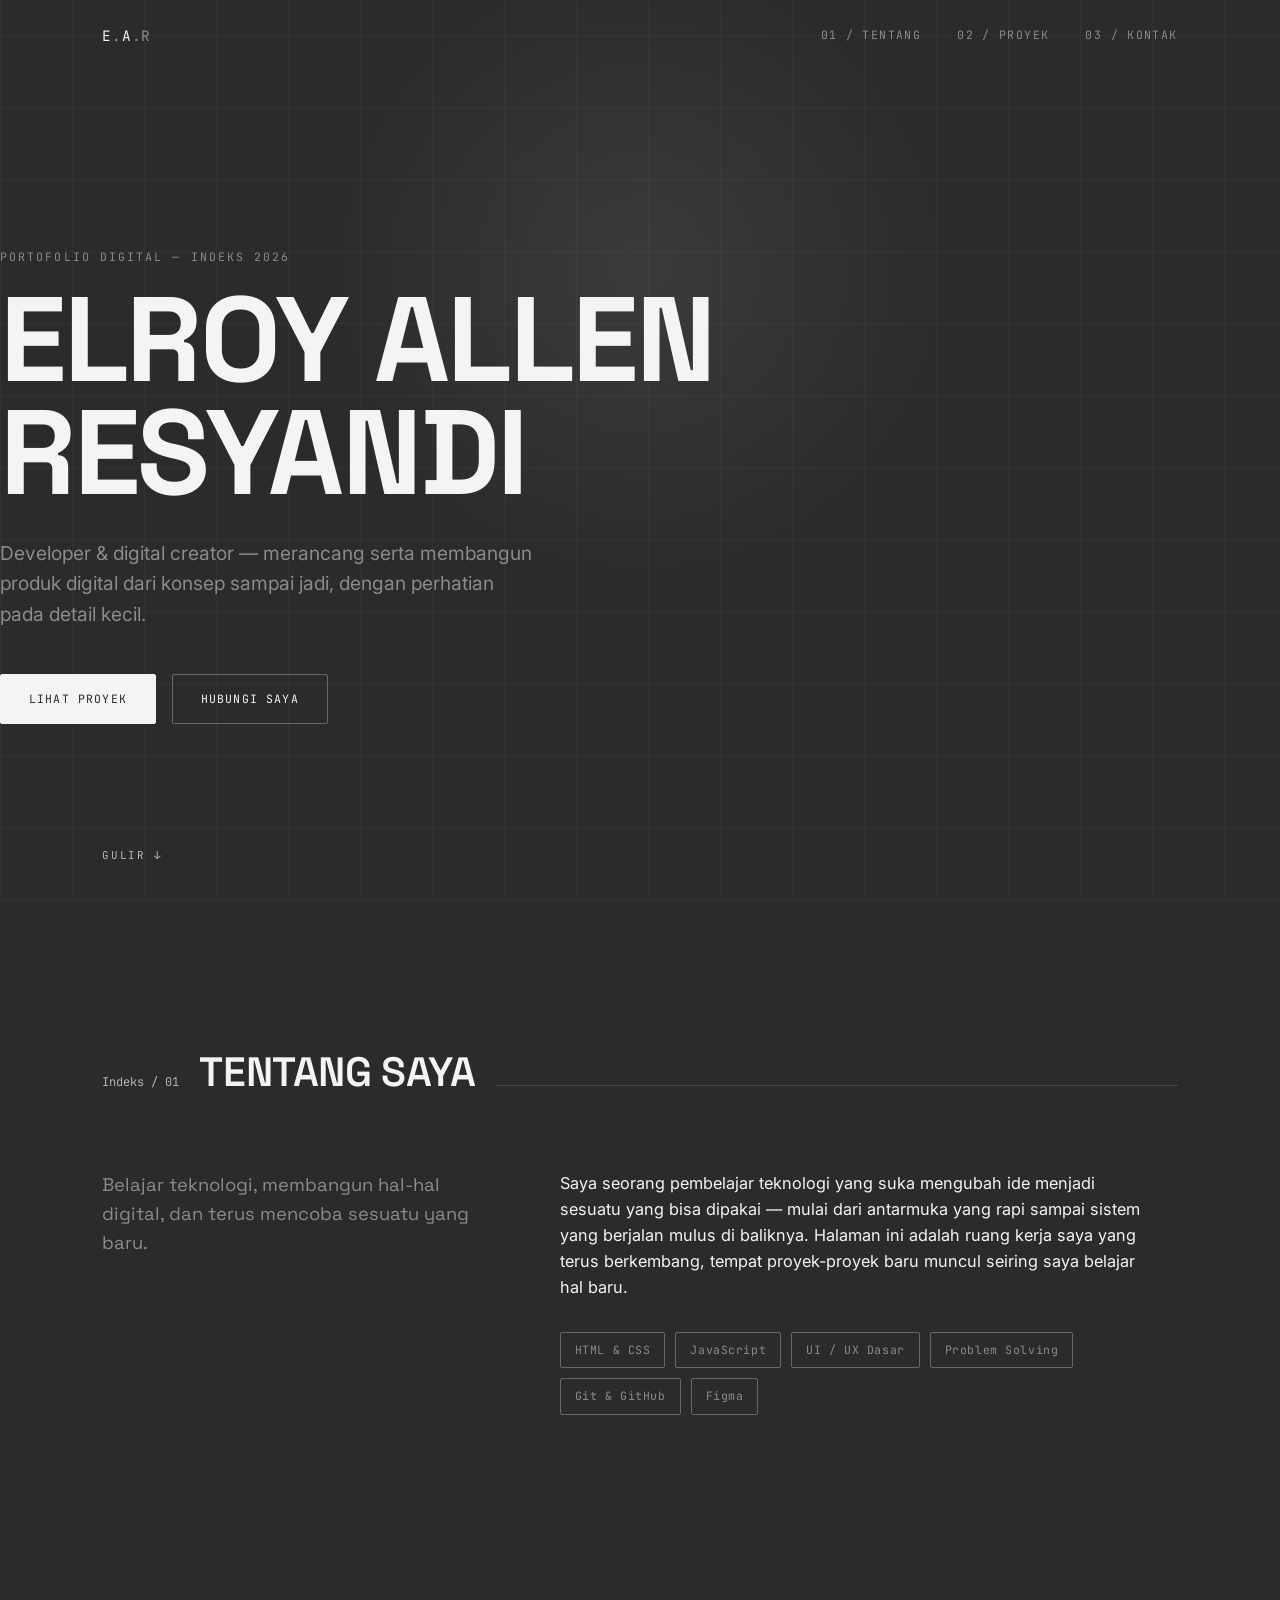
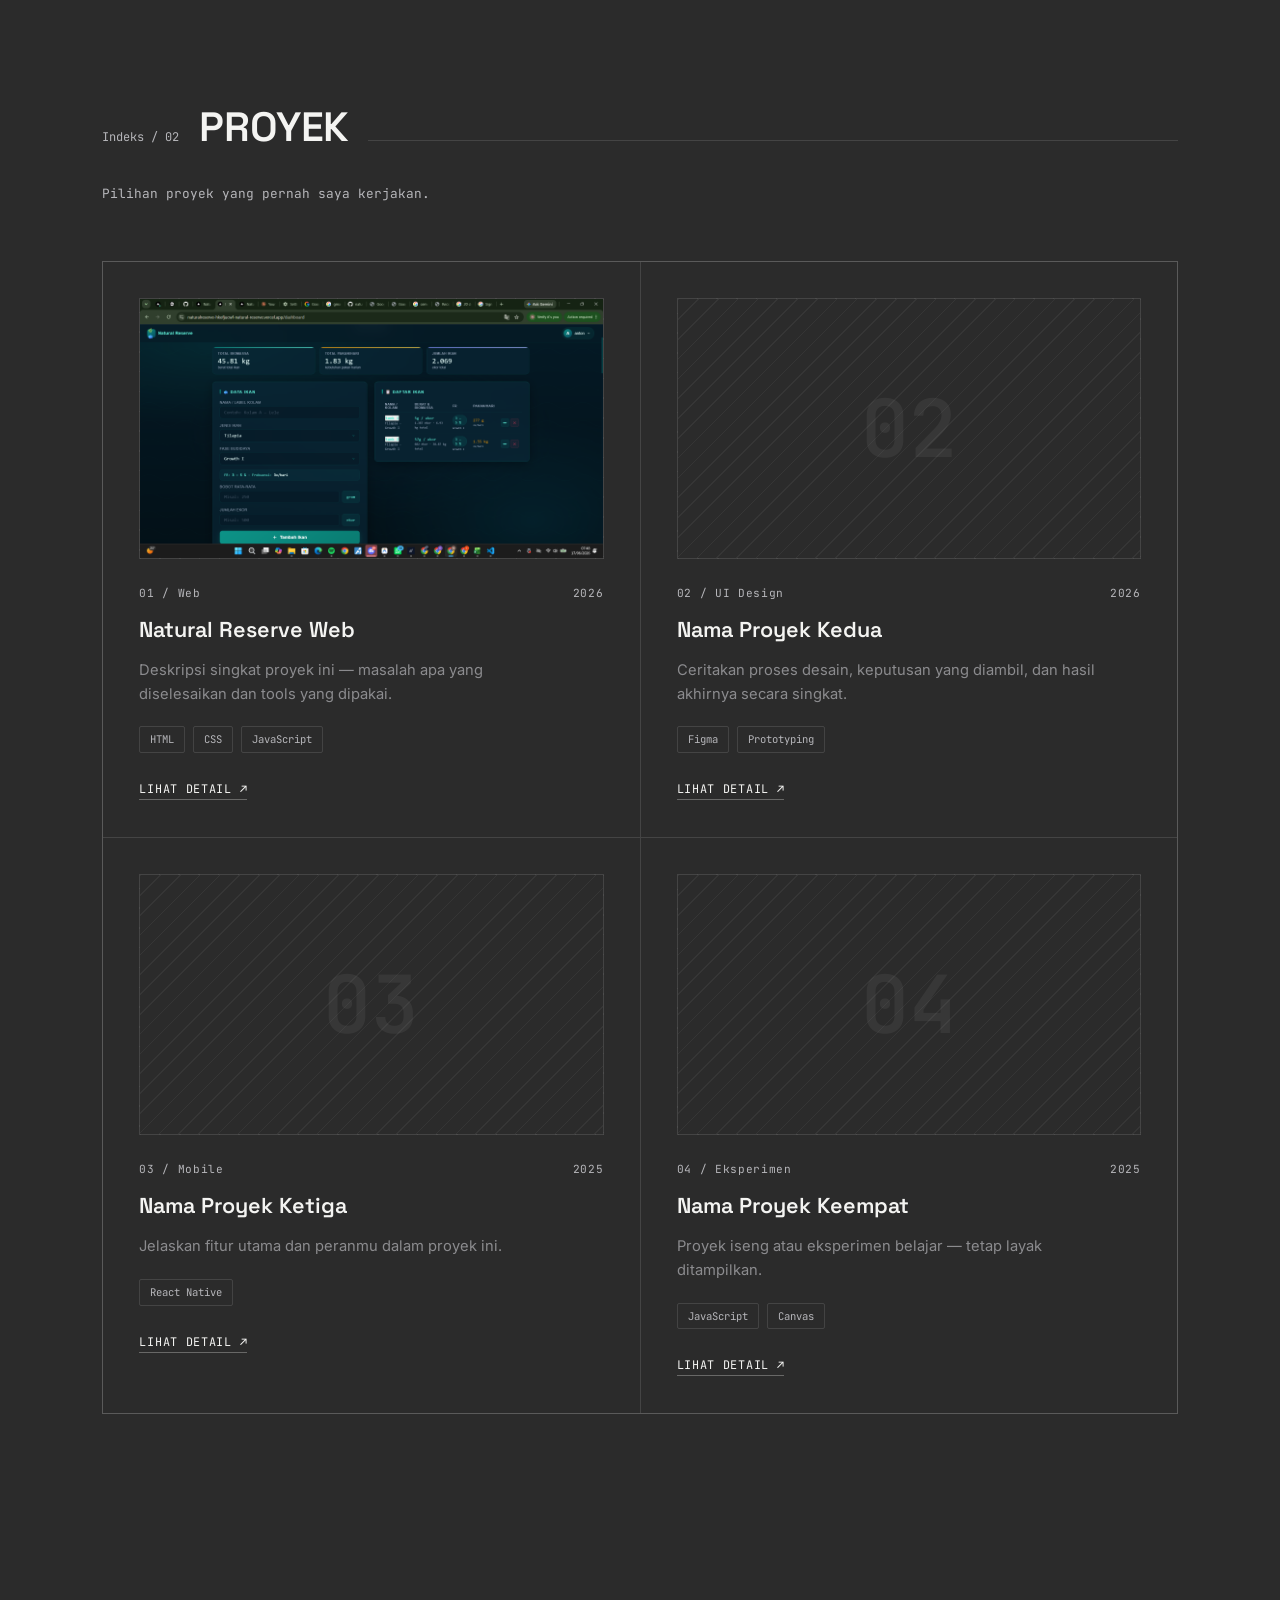
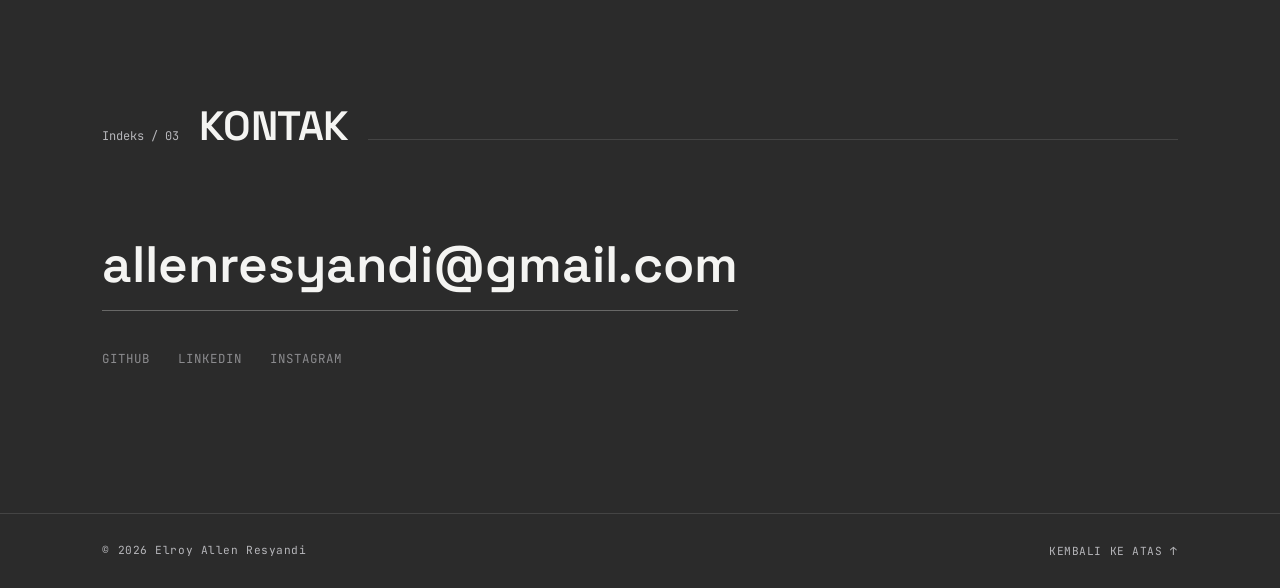
==== index.html @ 40213fe4 "Add files via upload" ====
<!DOCTYPE html>
<html lang="id">
<head>
<meta charset="UTF-8">
<meta name="viewport" content="width=device-width, initial-scale=1.0">
<title>Elroy Allen Resyandi — Portofolio</title>
<link rel="preconnect" href="https://fonts.googleapis.com">
<link rel="preconnect" href="https://fonts.gstatic.com" crossorigin>
<link href="https://fonts.googleapis.com/css2?family=Space+Grotesk:wght@400;500;600;700&family=Inter:wght@400;500;600&family=JetBrains+Mono:wght@400;500&display=swap" rel="stylesheet">
<link rel="stylesheet" href="style.css">
</head>
<body>

  <!-- NAV -->
  <nav id="mainnav">
    <div class="logo">E<span>.</span>A<span>.R</span></div>
    <div class="nav-links">
      <a href="#tentang"><span>01 /</span> Tentang</a>
      <a href="#proyek"><span>02 /</span> Proyek</a>
      <a href="#kontak"><span>03 /</span> Kontak</a>
    </div>
  </nav>

  <!-- ============================================================
       HERO — EDIT: nama, peran, deskripsi singkat di sini
  ============================================================ -->
  <header class="hero" id="hero">
    <div class="hero-inner">
      <p class="eyebrow">Portofolio Digital — Indeks 2026</p>
      <h1 class="hero-name">
        <span><em>Elroy Allen</em></span>
        <span><em>Resyandi</em></span>
      </h1>
      <p class="hero-role">Developer &amp; digital creator — merancang serta membangun produk digital dari konsep sampai jadi, dengan perhatian pada detail kecil.</p>
      <div class="hero-cta">
        <a href="#proyek" class="btn-primary">Lihat Proyek</a>
        <a href="#kontak" class="btn-ghost">Hubungi Saya</a>
      </div>
    </div>
    <div class="scroll-cue">GULIR <span class="arrow">↓</span></div>
  </header>

  <!-- ============================================================
       TENTANG — EDIT: bio dan daftar skill di sini
  ============================================================ -->
  <section id="tentang">
    <div class="section-head reveal">
      <span class="section-num">Indeks / 01</span>
      <h2 class="section-title">Tentang Saya</h2>
      <div class="section-line"></div>
    </div>
    <div class="about-grid">
      <p class="about-lead reveal">Belajar teknologi, membangun hal-hal digital, dan terus mencoba sesuatu yang baru.</p>
      <div class="about-body reveal">
        <p>Saya seorang pembelajar teknologi yang suka mengubah ide menjadi sesuatu yang bisa dipakai — mulai dari antarmuka yang rapi sampai sistem yang berjalan mulus di baliknya. Halaman ini adalah ruang kerja saya yang terus berkembang, tempat proyek-proyek baru muncul seiring saya belajar hal baru.</p>
        <ul class="skills">
          <li>HTML &amp; CSS</li>
          <li>JavaScript</li>
          <li>UI / UX Dasar</li>
          <li>Problem Solving</li>
          <li>Git &amp; GitHub</li>
          <li>Figma</li>
        </ul>
      </div>
    </div>
  </section>

  <!-- ============================================================
       PROYEK — proyek dirender otomatis dari array `projects`
       di file script.js. Cukup edit array-nya di sana.
  ============================================================ -->
  <section id="proyek">
    <div class="section-head reveal">
      <span class="section-num">Indeks / 02</span>
      <h2 class="section-title">Proyek</h2>
      <div class="section-line"></div>
    </div>
    <p class="work-note reveal">Pilihan proyek yang pernah saya kerjakan.</p>
    <div class="project-grid" id="project-grid"></div>
  </section>

  <!-- ============================================================
       KONTAK — EDIT: email dan link sosial media di sini
  ============================================================ -->
  <section id="kontak">
    <div class="section-head reveal">
      <span class="section-num">Indeks / 03</span>
      <h2 class="section-title">Kontak</h2>
      <div class="section-line"></div>
    </div>
    <div class="contact-inner reveal">
      <a href="mailto:allenresyandi@gmail.com" class="contact-email">allenresyandi@gmail.com</a>
      <div class="social-row">
        <a href="https://github.com/elroyallenresyandi2" target="_blank" rel="noopener">GitHub</a>
        <a href="#" target="_blank" rel="noopener">LinkedIn</a>
        <a href="https://www.instagram.com/zeo_wht/" target="_blank" rel="noopener">Instagram</a>
      </div>
    </div>
  </section>

  <footer>
    <span>© 2026 Elroy Allen Resyandi</span>
    <button id="back-to-top">Kembali ke atas ↑</button>
  </footer>

  <script src="script.js"></script>
</body>
</html>
---- style.css ----
/* ============================================================
   TOKENS
============================================================ */
:root{
  --bg:#2b2b2b;
  --bg-panel:#0e0e12;
  --fg:#f4f4f2;
  --fg-dim:#8b8b8e;
  --fg-faint:#b6b6ba;
  --line:rgba(244,244,242,0.12);
  --line-strong:rgba(244,244,242,0.30);
  --glow:rgba(244,244,242,0.45);

  --font-display:'Space Grotesk', sans-serif;
  --font-body:'Inter', sans-serif;
  --font-mono:'JetBrains Mono', monospace;

  --nav-h:72px;
}

*{ box-sizing:border-box; margin:0; padding:0; }
html{ scroll-behavior:smooth; }

body{
  background:var(--bg);
  color:var(--fg);
  font-family:var(--font-body);
  line-height:1.6;
  -webkit-font-smoothing:antialiased;
  overflow-x:hidden;
  background-image:
    repeating-linear-gradient(0deg, rgba(244,244,242,0.035) 0px, rgba(244,244,242,0.035) 1px, transparent 1px, transparent 72px),
    repeating-linear-gradient(90deg, rgba(244,244,242,0.035) 0px, rgba(244,244,242,0.035) 1px, transparent 1px, transparent 72px);
  background-attachment:fixed;
}

section{ padding:140px 8vw; position:relative; scroll-margin-top:var(--nav-h); }
a{ color:inherit; text-decoration:none; }
ul{ list-style:none; }
img{ max-width:100%; display:block; }

a:focus-visible, button:focus-visible{
  outline:2px solid var(--fg);
  outline-offset:4px;
}

::selection{ background:var(--fg); color:var(--bg); }

.eyebrow{
  font-family:var(--font-mono);
  font-size:0.72rem;
  letter-spacing:0.18em;
  text-transform:uppercase;
  color:var(--fg-dim);
}

/* ============================================================
   NAV
============================================================ */
nav{
  position:fixed;
  top:0; left:0; right:0;
  height:var(--nav-h);
  display:flex;
  align-items:center;
  justify-content:space-between;
  padding:0 8vw;
  z-index:50;
  border-bottom:1px solid transparent;
  transition:border-color .4s ease, background-color .4s ease, backdrop-filter .4s ease;
}
nav.scrolled{
  background-color:rgba(7,7,10,0.72);
  backdrop-filter:blur(10px);
  border-bottom-color:var(--line);
}
.logo{
  font-family:var(--font-mono);
  font-size:0.9rem;
  letter-spacing:0.05em;
}
.logo span{ color:var(--fg-dim); }
.nav-links{
  display:flex;
  gap:36px;
  font-family:var(--font-mono);
  font-size:0.72rem;
  letter-spacing:0.12em;
  text-transform:uppercase;
}
.nav-links a{
  position:relative;
  color:var(--fg-dim);
  transition:color .25s ease;
}
.nav-links a::after{
  content:'';
  position:absolute;
  left:0; bottom:-6px;
  width:0%;
  height:1px;
  background:var(--fg);
  transition:width .3s ease;
}
.nav-links a:hover{ color:var(--fg); }
.nav-links a:hover::after{ width:100%; }

@media (max-width:640px){
  .nav-links{ gap:18px; }
  .nav-links span{ display:none; }
}

/* ============================================================
   HERO
============================================================ */
.hero{
  min-height:100vh;
  display:flex;
  flex-direction:column;
  justify-content:center;
  padding-top:var(--nav-h);
  position:relative;
}
.hero::before{
  content:'';
  position:absolute;
  inset:0;
  background:radial-gradient(480px circle at var(--mx,50%) var(--my,30%), rgba(244,244,242,0.08), transparent 65%);
  pointer-events:none;
  transition:background .1s ease-out;
}
.hero-inner{ position:relative; z-index:2; max-width:1200px; }

.hero-name{
  font-family:var(--font-display);
  font-weight:700;
  text-transform:uppercase;
  font-size:clamp(2.8rem, 9.5vw, 7.5rem);
  line-height:0.94;
  letter-spacing:-0.02em;
  margin:18px 0 28px;
}
.hero-name span{
  display:block;
  overflow:hidden;
}
.hero-name span em{
  display:block;
  font-style:normal;
  transform:translateY(110%);
  animation:reveal-up 0.9s cubic-bezier(.16,1,.3,1) forwards;
}
.hero-name span:nth-child(2) em{ animation-delay:0.12s; }

@keyframes reveal-up{
  to{ transform:translateY(0); }
}

.hero-role{
  font-size:clamp(1rem, 1.6vw, 1.2rem);
  color:var(--fg-dim);
  max-width:540px;
  margin-bottom:44px;
}

.hero-cta{ display:flex; gap:16px; flex-wrap:wrap; }

.btn-primary, .btn-ghost{
  font-family:var(--font-mono);
  font-size:0.72rem;
  letter-spacing:0.1em;
  text-transform:uppercase;
  padding:15px 28px;
  border-radius:2px;
  transition:all .25s ease;
  display:inline-block;
}
.btn-primary{
  background:var(--fg);
  color:var(--bg);
  border:1px solid var(--fg);
}
.btn-primary:hover{ background:transparent; color:var(--fg); }
.btn-ghost{
  border:1px solid var(--line-strong);
  color:var(--fg);
}
.btn-ghost:hover{ border-color:var(--fg); }

.scroll-cue{
  position:absolute;
  bottom:36px; left:8vw;
  font-family:var(--font-mono);
  font-size:0.68rem;
  letter-spacing:0.15em;
  color:var(--fg-faint);
  display:flex;
  align-items:center;
  gap:8px;
}
.scroll-cue .arrow{ animation:bob 1.8s ease-in-out infinite; }
@keyframes bob{
  0%,100%{ transform:translateY(0); }
  50%{ transform:translateY(6px); }
}

/* ============================================================
   SECTION HEAD (reused pattern)
============================================================ */
.section-head{
  display:flex;
  align-items:baseline;
  gap:20px;
  margin-bottom:64px;
  flex-wrap:wrap;
}
.section-num{
  font-family:var(--font-mono);
  font-size:0.75rem;
  color:var(--fg-faint);
}
.section-title{
  font-family:var(--font-display);
  font-weight:600;
  font-size:clamp(1.8rem, 3.2vw, 2.6rem);
  text-transform:uppercase;
  letter-spacing:-0.01em;
}
.section-line{
  flex:1;
  height:1px;
  background:var(--line);
  min-width:60px;
}

/* ============================================================
   ABOUT
============================================================ */
.about-grid{
  display:grid;
  grid-template-columns:0.9fr 1.4fr;
  gap:60px;
}
.about-lead{
  font-family:var(--font-display);
  font-size:1.15rem;
  color:var(--fg-dim);
}
.about-body p{
  font-size:1.02rem;
  color:var(--fg);
  max-width:60ch;
  margin-bottom:32px;
}
.skills{
  display:flex;
  flex-wrap:wrap;
  gap:10px;
}
.skills li{
  font-family:var(--font-mono);
  font-size:0.72rem;
  letter-spacing:0.05em;
  border:1px solid var(--line-strong);
  padding:8px 14px;
  border-radius:2px;
  color:var(--fg-dim);
  transition:color .2s ease, border-color .2s ease;
}
.skills li:hover{ color:var(--fg); border-color:var(--fg); }

@media (max-width:820px){
  .about-grid{ grid-template-columns:1fr; gap:28px; }
}

/* ============================================================
   PROJECTS
============================================================ */
.work-note{
  font-family:var(--font-mono);
  font-size:0.8rem;
  color:var(--fg-faint);
  max-width:60ch;
  margin:-40px 0 56px;
}
.project-grid{
  display:grid;
  grid-template-columns:repeat(2, 1fr);
  gap:1px;
  background:var(--line);
  border:1px solid var(--line);
}
.project-card{
  position:relative;
  background:var(--bg);
  padding:36px;
  transition:background-color .3s ease;
}
.project-card:hover{ background-color:var(--bg-panel); }

.project-visual{
  position:relative;
  aspect-ratio:16/9;
  border:1px solid var(--line);
  margin-bottom:26px;
  overflow:hidden;
  background:
    repeating-linear-gradient(135deg, rgba(244,244,242,0.05) 0px, rgba(244,244,242,0.05) 1px, transparent 1px, transparent 14px);
  display:flex;
  align-items:center;
  justify-content:center;
}
.project-visual img{
  width:100%; height:100%; object-fit:cover;
}
.project-visual .ghost-num{
  font-family:var(--font-mono);
  font-size:5rem;
  color:var(--fg);
  opacity:0.06;
  font-weight:600;
}

.project-meta{
  display:flex;
  justify-content:space-between;
  font-family:var(--font-mono);
  font-size:0.7rem;
  color:var(--fg-faint);
  margin-bottom:10px;
  letter-spacing:0.06em;
}
.project-title{
  font-family:var(--font-display);
  font-size:1.35rem;
  font-weight:600;
  margin-bottom:12px;
}
.project-desc{
  color:var(--fg-dim);
  font-size:0.92rem;
  margin-bottom:20px;
  max-width:48ch;
}
.project-tags{
  display:flex;
  flex-wrap:wrap;
  gap:8px;
  margin-bottom:22px;
}
.project-tags span{
  font-family:var(--font-mono);
  font-size:0.66rem;
  color:var(--fg-faint);
  border:1px solid var(--line);
  padding:4px 10px;
  border-radius:2px;
}
.project-link{
  font-family:var(--font-mono);
  font-size:0.74rem;
  letter-spacing:0.06em;
  text-transform:uppercase;
  border-bottom:1px solid var(--line-strong);
  padding-bottom:2px;
  transition:border-color .2s ease, opacity .2s ease;
}
.project-link:hover{ border-color:var(--fg); }

.corner{
  position:absolute;
  width:16px; height:16px;
  opacity:0;
  transition:opacity .25s ease;
}
.corner-tl{ top:10px; left:10px; border-top:1px solid var(--fg); border-left:1px solid var(--fg); }
.corner-tr{ top:10px; right:10px; border-top:1px solid var(--fg); border-right:1px solid var(--fg); }
.corner-bl{ bottom:10px; left:10px; border-bottom:1px solid var(--fg); border-left:1px solid var(--fg); }
.corner-br{ bottom:10px; right:10px; border-bottom:1px solid var(--fg); border-right:1px solid var(--fg); }
.project-card:hover .corner{ opacity:1; }

@media (max-width:820px){
  .project-grid{ grid-template-columns:1fr; }
}

/* ============================================================
   CONTACT
============================================================ */
.contact-inner{ max-width:900px; }
.contact-email{
  display:inline-block;
  font-family:var(--font-display);
  font-weight:600;
  font-size:clamp(1.6rem, 5vw, 3.2rem);
  text-transform:lowercase;
  position:relative;
  margin-bottom:44px;
  word-break:break-word;
}
.contact-email::after{
  content:'';
  position:absolute;
  left:0; bottom:-6px;
  width:100%; height:1px;
  background:var(--line-strong);
}
.contact-email::before{
  content:'';
  position:absolute;
  left:0; bottom:-6px;
  width:0%; height:1px;
  background:var(--fg);
  transition:width .35s ease;
}
.contact-email:hover::before{ width:100%; }

.social-row{
  display:flex;
  gap:28px;
  flex-wrap:wrap;
  font-family:var(--font-mono);
  font-size:0.78rem;
  letter-spacing:0.08em;
  text-transform:uppercase;
}
.social-row a{
  color:var(--fg-dim);
  border-bottom:1px solid transparent;
  padding-bottom:3px;
  transition:color .2s ease, border-color .2s ease;
}
.social-row a:hover{ color:var(--fg); border-color:var(--fg); }

/* ============================================================
   FOOTER
============================================================ */
footer{
  border-top:1px solid var(--line);
  padding:28px 8vw;
  display:flex;
  justify-content:space-between;
  align-items:center;
  flex-wrap:wrap;
  gap:12px;
  font-family:var(--font-mono);
  font-size:0.7rem;
  color:var(--fg-faint);
  letter-spacing:0.05em;
}
footer button{
  background:none;
  border:none;
  color:var(--fg-faint);
  font-family:var(--font-mono);
  font-size:0.7rem;
  letter-spacing:0.05em;
  cursor:pointer;
  text-transform:uppercase;
  transition:color .2s ease;
}
footer button:hover{ color:var(--fg); }

/* ============================================================
   SCROLL REVEAL
============================================================ */
.reveal{
  opacity:0;
  transform:translateY(24px);
  transition:opacity .7s ease, transform .7s ease;
}
.reveal.in-view{ opacity:1; transform:translateY(0); }

@media (prefers-reduced-motion: reduce){
  *{ animation-duration:0.01ms !important; animation-iteration-count:1 !important; transition-duration:0.01ms !important; }
  .hero-name span em{ transform:translateY(0); }
}
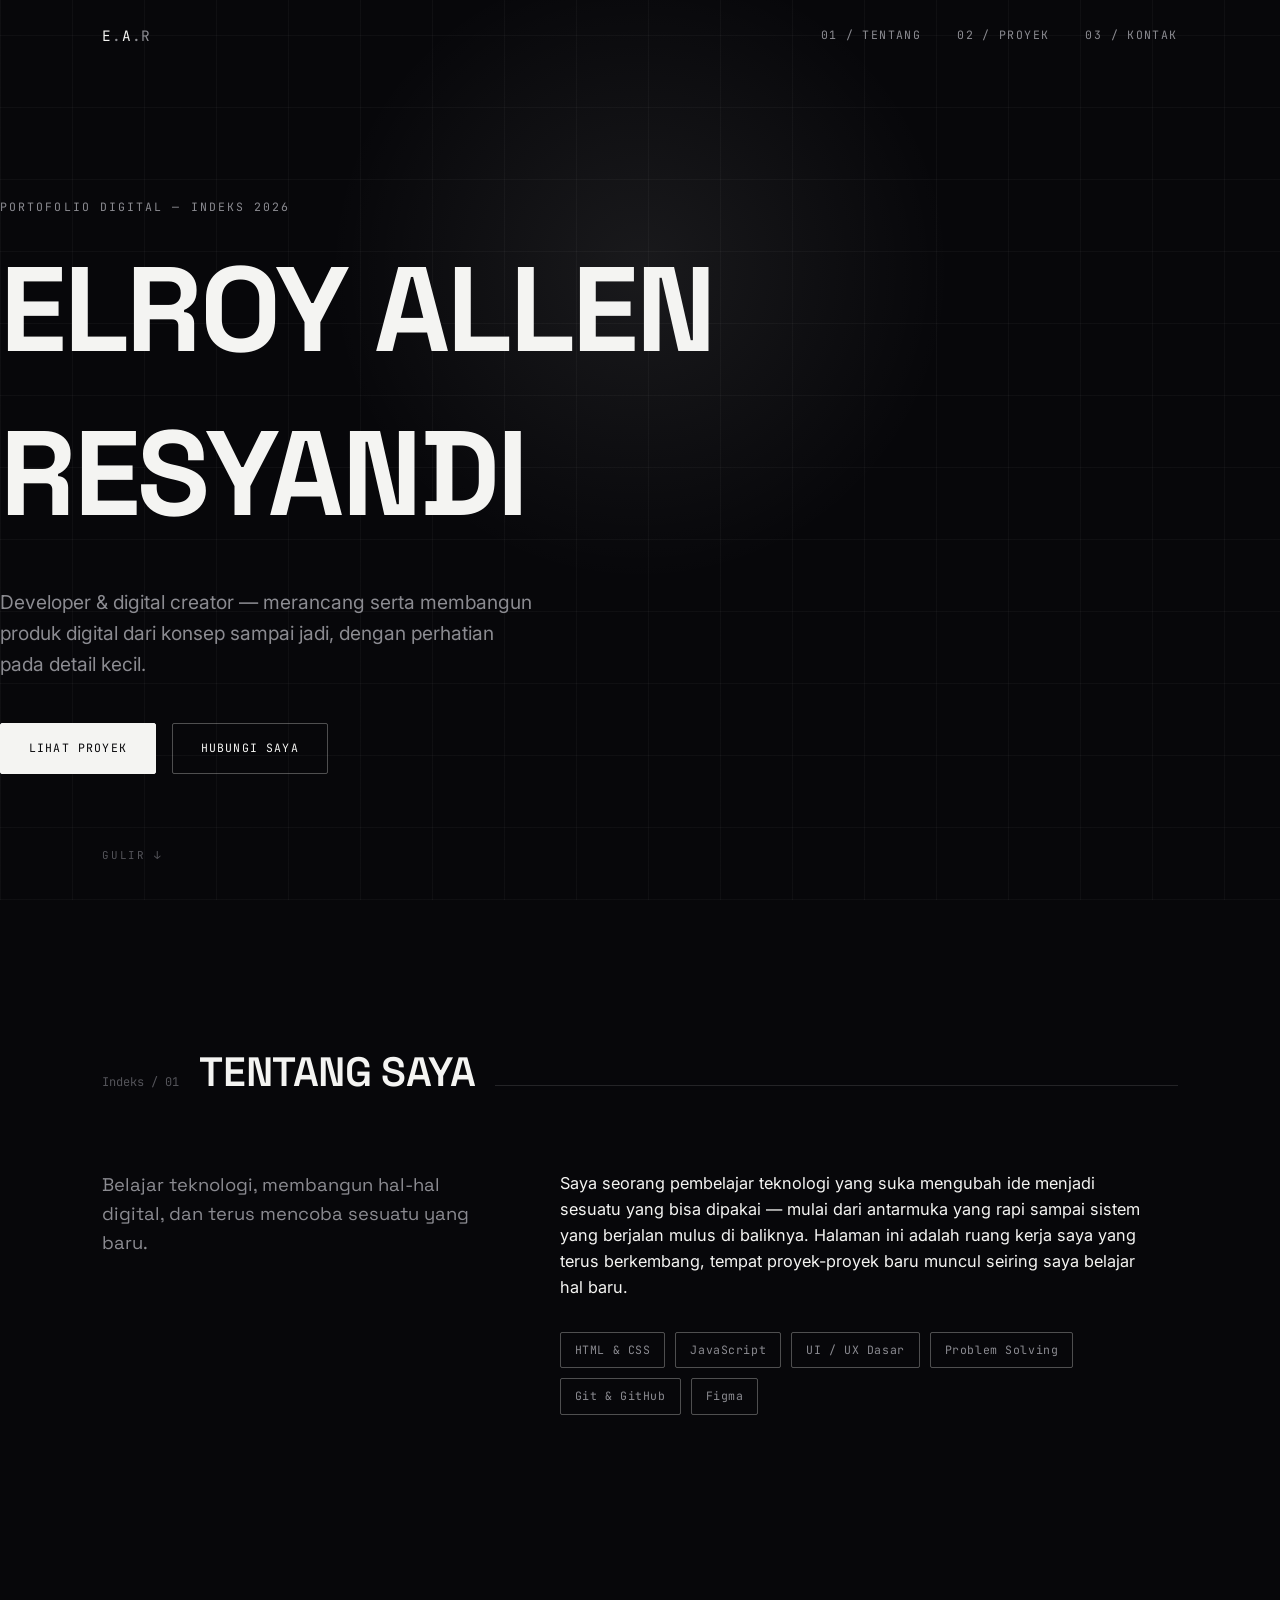
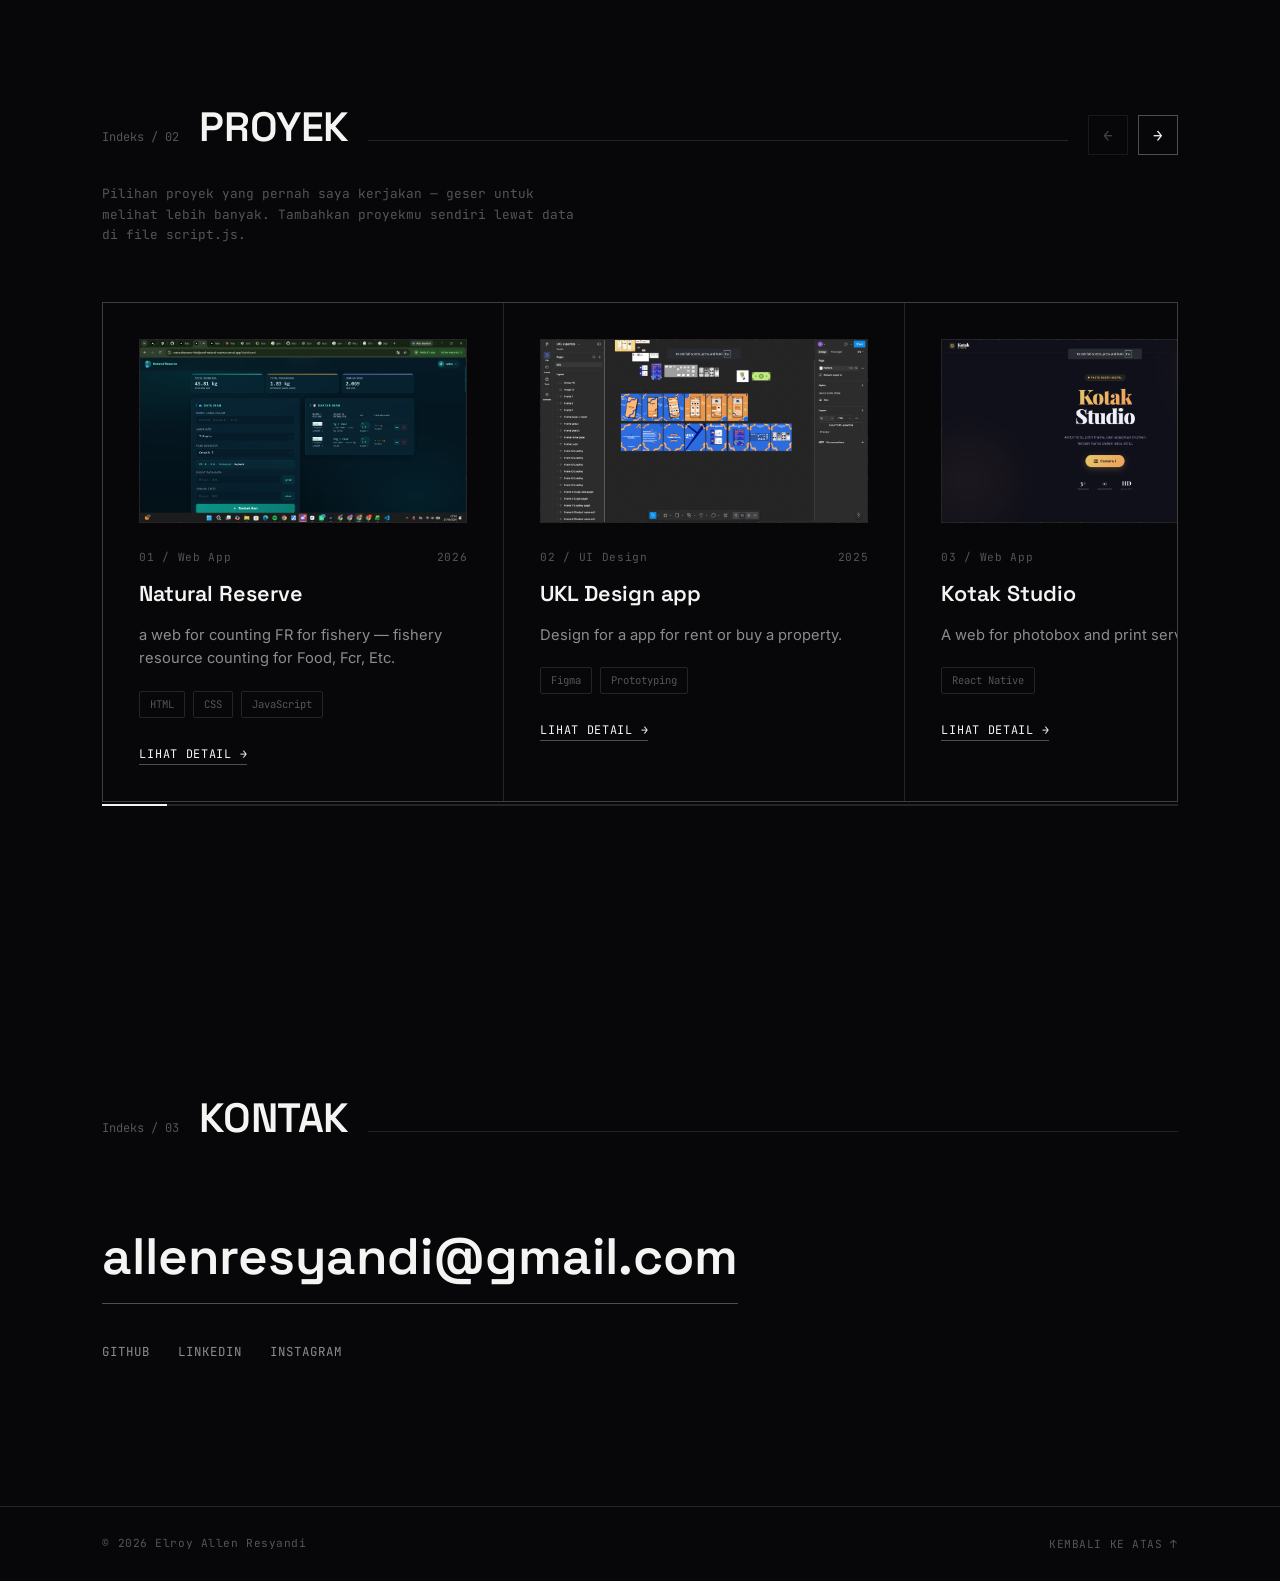
==== commit 657522ed: "Add files via upload" ====
--- a/index.html
+++ b/index.html
@@ -4,6 +4,7 @@
 <meta charset="UTF-8">
 <meta name="viewport" content="width=device-width, initial-scale=1.0">
 <title>Elroy Allen Resyandi — Portofolio</title>
+<link rel="icon" type="image/svg+xml" href="logo.svg">
 <link rel="preconnect" href="https://fonts.googleapis.com">
 <link rel="preconnect" href="https://fonts.gstatic.com" crossorigin>
 <link href="https://fonts.googleapis.com/css2?family=Space+Grotesk:wght@400;500;600;700&family=Inter:wght@400;500;600&family=JetBrains+Mono:wght@400;500&display=swap" rel="stylesheet">
@@ -74,9 +75,14 @@
       <span class="section-num">Indeks / 02</span>
       <h2 class="section-title">Proyek</h2>
       <div class="section-line"></div>
+      <div class="carousel-nav">
+        <button class="carousel-btn" id="carousel-prev" type="button" aria-label="Proyek sebelumnya">←</button>
+        <button class="carousel-btn" id="carousel-next" type="button" aria-label="Proyek berikutnya">→</button>
+      </div>
     </div>
-    <p class="work-note reveal">Pilihan proyek yang pernah saya kerjakan.</p>
+    <p class="work-note reveal">Pilihan proyek yang pernah saya kerjakan — geser untuk melihat lebih banyak. Tambahkan proyekmu sendiri lewat data di file script.js.</p>
     <div class="project-grid" id="project-grid"></div>
+    <div class="carousel-progress"><div class="carousel-progress-bar" id="carousel-progress-bar"></div></div>
   </section>
 
   <!-- ============================================================
@@ -91,9 +97,9 @@
     <div class="contact-inner reveal">
       <a href="mailto:allenresyandi@gmail.com" class="contact-email">allenresyandi@gmail.com</a>
       <div class="social-row">
-        <a href="https://github.com/elroyallenresyandi2" target="_blank" rel="noopener">GitHub</a>
+        <a href="#" target="_blank" rel="noopener">GitHub</a>
         <a href="#" target="_blank" rel="noopener">LinkedIn</a>
-        <a href="https://www.instagram.com/zeo_wht/" target="_blank" rel="noopener">Instagram</a>
+        <a href="#" target="_blank" rel="noopener">Instagram</a>
       </div>
     </div>
   </section>
@@ -103,6 +109,26 @@
     <button id="back-to-top">Kembali ke atas ↑</button>
   </footer>
 
+  <!-- ============================================================
+       MODAL DETAIL PROYEK — konten diisi otomatis lewat script.js,
+       muncul saat tombol "Lihat Detail" di kartu proyek dipencet.
+  ============================================================ -->
+  <div class="modal-overlay" id="modal-overlay" aria-hidden="true">
+    <div class="modal-panel" role="dialog" aria-modal="true" aria-labelledby="modal-title">
+      <button class="modal-close" id="modal-close" type="button" aria-label="Tutup detail proyek">✕</button>
+      <div class="modal-visual" id="modal-visual"></div>
+      <div class="modal-body">
+        <div class="modal-meta" id="modal-meta"></div>
+        <h3 class="modal-title" id="modal-title"></h3>
+        <p class="modal-role" id="modal-role"></p>
+        <p class="modal-details" id="modal-details"></p>
+        <ul class="modal-highlights" id="modal-highlights"></ul>
+        <div class="modal-tags" id="modal-tags"></div>
+        <a href="#" class="modal-link hidden" id="modal-link" target="_blank" rel="noopener">Kunjungi Proyek ↗</a>
+      </div>
+    </div>
+  </div>
+
   <script src="script.js"></script>
 </body>
-</html>
+</html>
--- a/style.css
+++ b/style.css
@@ -2,11 +2,11 @@
    TOKENS
 ============================================================ */
 :root{
-  --bg:#2b2b2b;
+  --bg:#07070a;
   --bg-panel:#0e0e12;
   --fg:#f4f4f2;
-  --fg-dim:#8b8b8e;
-  --fg-faint:#b6b6ba;
+  --fg-dim:#8b8b91;
+  --fg-faint:#54545a;
   --line:rgba(244,244,242,0.12);
   --line-strong:rgba(244,244,242,0.30);
   --glow:rgba(244,244,242,0.45);
@@ -19,7 +19,18 @@
 }
 
 *{ box-sizing:border-box; margin:0; padding:0; }
-html{ scroll-behavior:smooth; }
+html{
+  scroll-behavior:smooth;
+  scrollbar-width:thin;
+  scrollbar-color:var(--line-strong) var(--bg);
+}
+html::-webkit-scrollbar{ width:8px; }
+html::-webkit-scrollbar-track{ background:var(--bg); }
+html::-webkit-scrollbar-thumb{
+  background:var(--line-strong);
+  border-radius:4px;
+}
+html::-webkit-scrollbar-thumb:hover{ background:var(--fg-dim); }
 
 body{
   background:var(--bg);
@@ -136,13 +147,16 @@
   font-weight:700;
   text-transform:uppercase;
   font-size:clamp(2.8rem, 9.5vw, 7.5rem);
-  line-height:0.94;
+  line-height:1.15;
   letter-spacing:-0.02em;
-  margin:18px 0 28px;
+  margin:24px 0 44px;
 }
 .hero-name span{
   display:block;
   overflow:hidden;
+}
+.hero-name span:nth-child(2){
+  margin-top:0.22em;
 }
 .hero-name span em{
   display:block;
@@ -284,17 +298,27 @@
   margin:-40px 0 56px;
 }
 .project-grid{
-  display:grid;
-  grid-template-columns:repeat(2, 1fr);
+  display:flex;
   gap:1px;
   background:var(--line);
   border:1px solid var(--line);
-}
+  overflow-x:auto;
+  scroll-snap-type:x mandatory;
+  -webkit-overflow-scrolling:touch;
+  scrollbar-width:none;
+  cursor:grab;
+  user-select:none;
+}
+.project-grid::-webkit-scrollbar{ display:none; }
+.project-grid.dragging{ cursor:grabbing; scroll-snap-type:none; }
+
 .project-card{
   position:relative;
   background:var(--bg);
   padding:36px;
   transition:background-color .3s ease;
+  flex:0 0 min(400px, 82vw);
+  scroll-snap-align:start;
 }
 .project-card:hover{ background-color:var(--bg-panel); }
 
@@ -361,8 +385,12 @@
   font-size:0.74rem;
   letter-spacing:0.06em;
   text-transform:uppercase;
+  background:none;
+  border:none;
   border-bottom:1px solid var(--line-strong);
-  padding-bottom:2px;
+  padding:0 0 2px;
+  color:inherit;
+  cursor:pointer;
   transition:border-color .2s ease, opacity .2s ease;
 }
 .project-link:hover{ border-color:var(--fg); }
@@ -379,8 +407,39 @@
 .corner-br{ bottom:10px; right:10px; border-bottom:1px solid var(--fg); border-right:1px solid var(--fg); }
 .project-card:hover .corner{ opacity:1; }
 
+.carousel-nav{ display:flex; gap:10px; }
+.carousel-btn{
+  width:40px; height:40px;
+  border:1px solid var(--line-strong);
+  background:transparent;
+  color:var(--fg);
+  font-family:var(--font-mono);
+  font-size:1rem;
+  cursor:pointer;
+  flex-shrink:0;
+  transition:border-color .2s ease, opacity .2s ease;
+}
+.carousel-btn:hover{ border-color:var(--fg); }
+.carousel-btn:disabled{ opacity:0.25; cursor:default; }
+
+.carousel-progress{
+  height:2px;
+  background:var(--line);
+  margin-top:2px;
+  position:relative;
+  overflow:hidden;
+}
+.carousel-progress-bar{
+  position:absolute;
+  top:0; left:0;
+  height:100%;
+  width:25%;
+  background:var(--fg);
+  transition:width .15s ease;
+}
+
 @media (max-width:820px){
-  .project-grid{ grid-template-columns:1fr; }
+  .project-card{ flex-basis:88vw; }
 }
 
 /* ============================================================
@@ -470,7 +529,164 @@
 }
 .reveal.in-view{ opacity:1; transform:translateY(0); }
 
+/* ============================================================
+   MODAL — detail proyek
+============================================================ */
+.modal-overlay{
+  position:fixed;
+  inset:0;
+  background:rgba(5,5,6,0.85);
+  backdrop-filter:blur(6px);
+  display:flex;
+  align-items:center;
+  justify-content:center;
+  padding:6vh 6vw;
+  z-index:100;
+  opacity:0;
+  pointer-events:none;
+  transition:opacity .3s ease;
+}
+.modal-overlay.open{
+  opacity:1;
+  pointer-events:auto;
+}
+.modal-panel{
+  background:var(--bg-panel);
+  border:1px solid var(--line-strong);
+  max-width:820px;
+  width:100%;
+  max-height:88vh;
+  overflow-y:auto;
+  position:relative;
+  transform:translateY(24px) scale(.98);
+  transition:transform .35s cubic-bezier(.16,1,.3,1);
+  scrollbar-width:thin;
+  scrollbar-color:var(--line-strong) transparent;
+}
+.modal-panel::-webkit-scrollbar{
+  width:6px;
+}
+.modal-panel::-webkit-scrollbar-track{
+  background:transparent;
+}
+.modal-panel::-webkit-scrollbar-thumb{
+  background:var(--line-strong);
+  border-radius:3px;
+}
+.modal-panel::-webkit-scrollbar-thumb:hover{
+  background:var(--fg-dim);
+}
+.modal-overlay.open .modal-panel{
+  transform:translateY(0) scale(1);
+}
+.modal-close{
+  position:absolute;
+  top:16px; right:16px;
+  width:36px; height:36px;
+  border:1px solid var(--line-strong);
+  background:var(--bg);
+  color:var(--fg);
+  font-family:var(--font-mono);
+  font-size:0.85rem;
+  cursor:pointer;
+  z-index:5;
+  transition:border-color .2s ease;
+}
+.modal-close:hover{ border-color:var(--fg); }
+.modal-visual{
+  aspect-ratio:16/8;
+  border-bottom:1px solid var(--line);
+  overflow:hidden;
+  background:repeating-linear-gradient(135deg, rgba(244,244,242,0.05) 0px, rgba(244,244,242,0.05) 1px, transparent 1px, transparent 14px);
+  display:flex;
+  align-items:center;
+  justify-content:center;
+}
+.modal-visual img{ width:100%; height:100%; object-fit:cover; }
+.modal-visual .ghost-num{
+  font-family:var(--font-mono);
+  font-size:6rem;
+  color:var(--fg);
+  opacity:0.06;
+  font-weight:600;
+}
+.modal-body{ padding:40px; }
+.modal-meta{
+  font-family:var(--font-mono);
+  font-size:0.72rem;
+  color:var(--fg-faint);
+  letter-spacing:0.06em;
+  margin-bottom:14px;
+  display:flex;
+  justify-content:space-between;
+}
+.modal-title{
+  font-family:var(--font-display);
+  font-size:clamp(1.5rem, 3vw, 2.2rem);
+  font-weight:600;
+  margin-bottom:10px;
+}
+.modal-role{
+  font-family:var(--font-mono);
+  font-size:0.78rem;
+  color:var(--fg-dim);
+  margin-bottom:22px;
+  letter-spacing:0.03em;
+}
+.modal-details{
+  font-size:1rem;
+  color:var(--fg);
+  max-width:65ch;
+  margin-bottom:24px;
+}
+.modal-highlights{ margin-bottom:28px; }
+.modal-highlights li{
+  position:relative;
+  padding-left:20px;
+  margin-bottom:10px;
+  color:var(--fg-dim);
+  font-size:0.92rem;
+}
+.modal-highlights li::before{
+  content:'—';
+  position:absolute;
+  left:0;
+  color:var(--fg-faint);
+}
+.modal-tags{
+  display:flex;
+  flex-wrap:wrap;
+  gap:8px;
+  margin-bottom:28px;
+}
+.modal-tags span{
+  font-family:var(--font-mono);
+  font-size:0.66rem;
+  color:var(--fg-faint);
+  border:1px solid var(--line);
+  padding:4px 10px;
+  border-radius:2px;
+}
+.modal-link{
+  display:inline-block;
+  font-family:var(--font-mono);
+  font-size:0.74rem;
+  letter-spacing:0.06em;
+  text-transform:uppercase;
+  border-bottom:1px solid var(--line-strong);
+  padding-bottom:2px;
+  transition:border-color .2s ease;
+}
+.modal-link:hover{ border-color:var(--fg); }
+.modal-link.hidden{ display:none; }
+
+body.modal-open{ overflow:hidden; }
+
+@media (max-width:640px){
+  .modal-body{ padding:26px; }
+}
+
 @media (prefers-reduced-motion: reduce){
   *{ animation-duration:0.01ms !important; animation-iteration-count:1 !important; transition-duration:0.01ms !important; }
   .hero-name span em{ transform:translateY(0); }
-}
+}
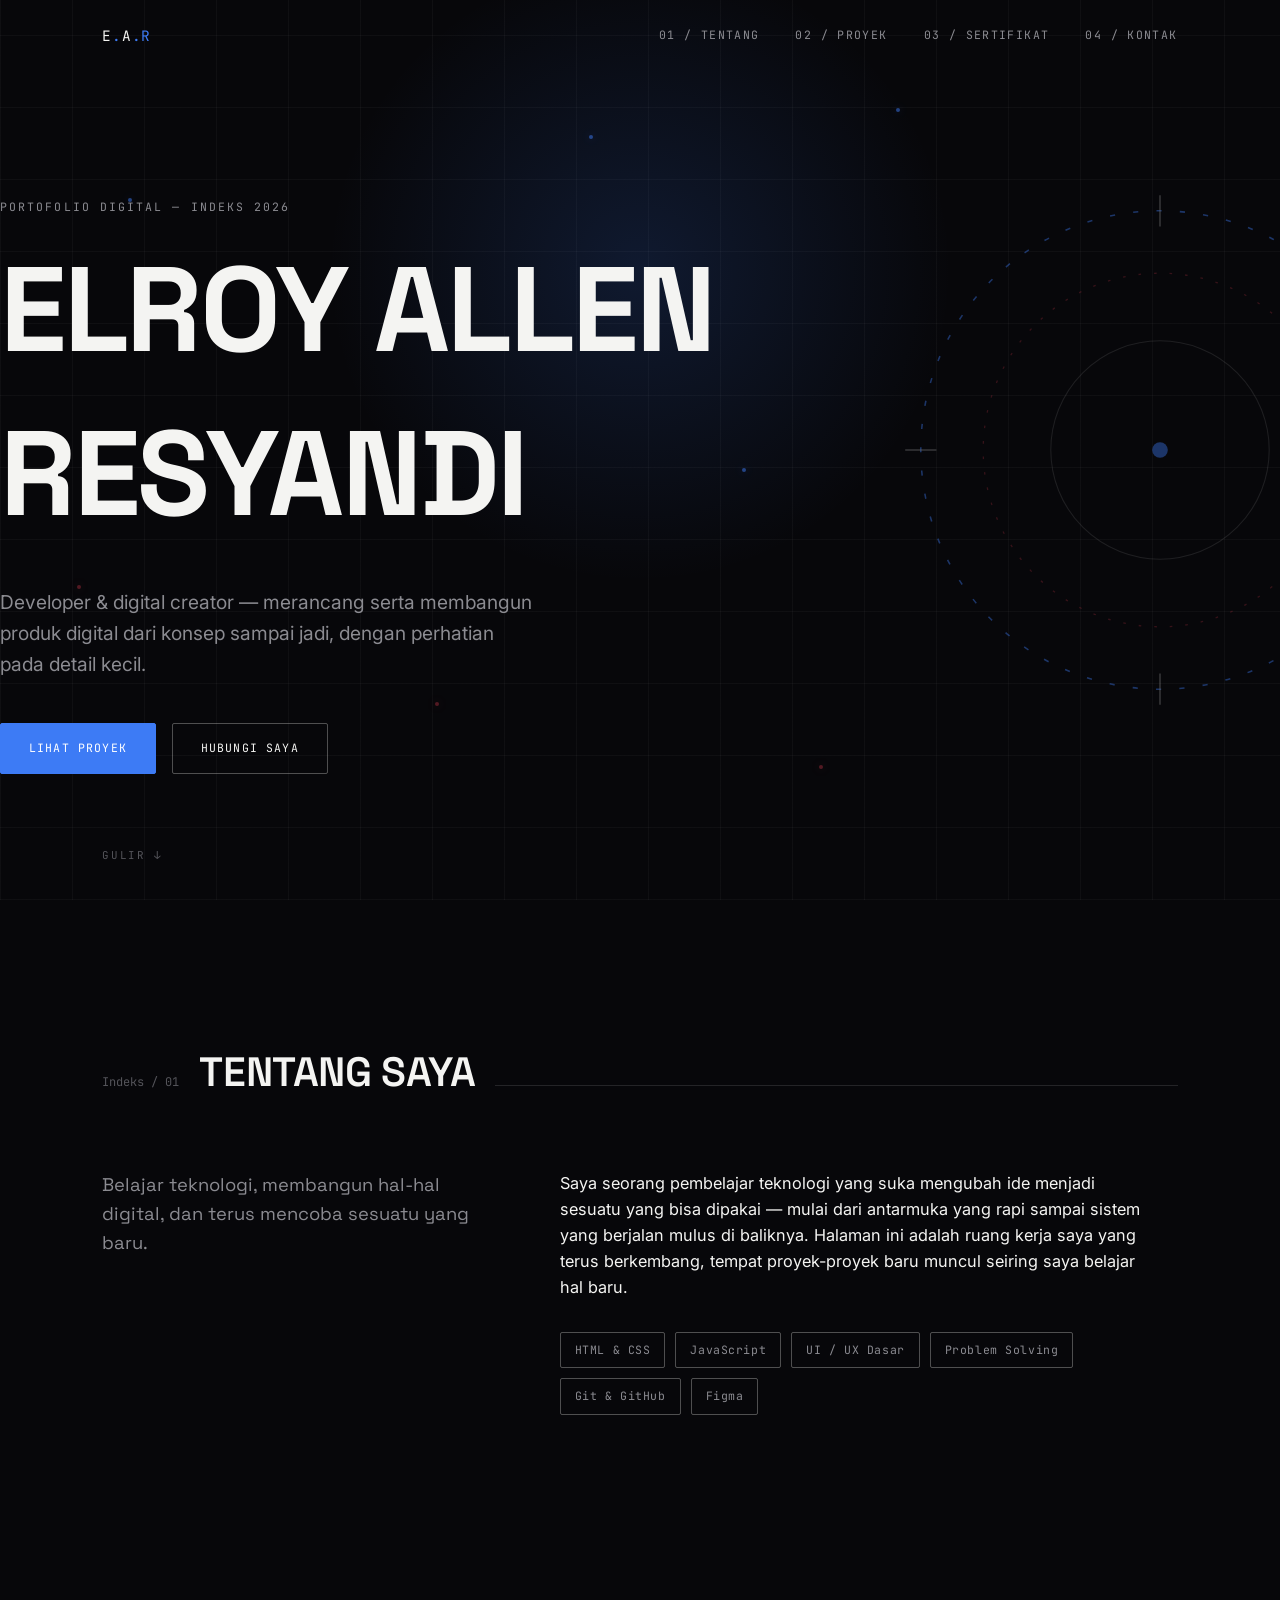
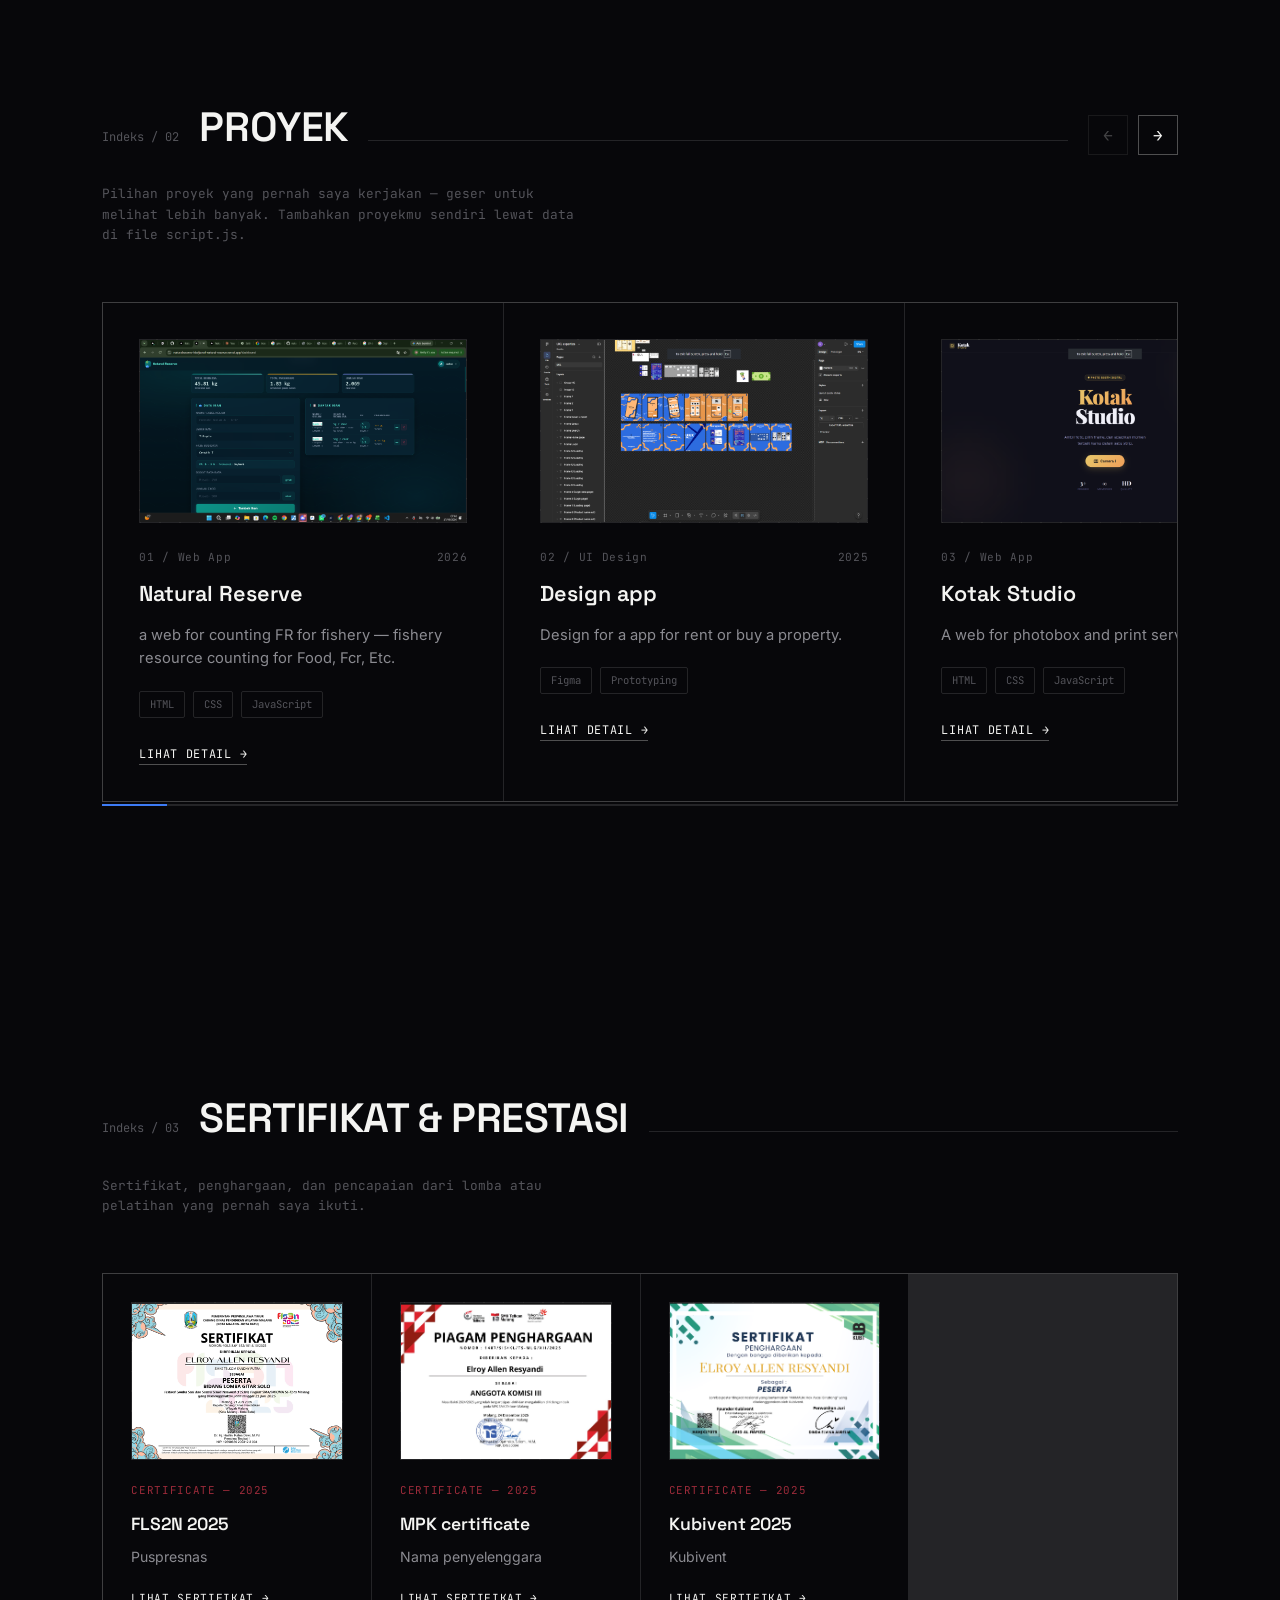
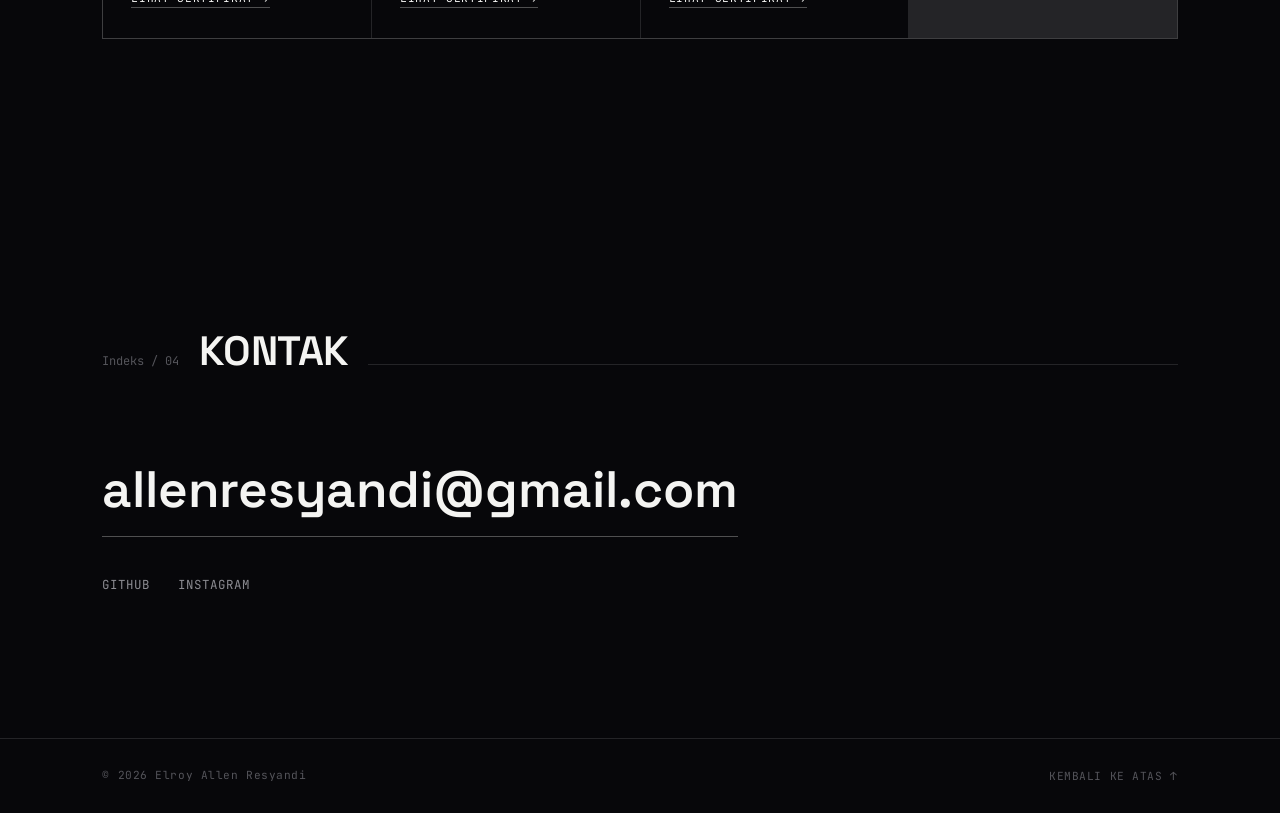
==== commit 676e72e2: "Add files via upload" ====
--- a/index.html
+++ b/index.html
@@ -4,7 +4,7 @@
 <meta charset="UTF-8">
 <meta name="viewport" content="width=device-width, initial-scale=1.0">
 <title>Elroy Allen Resyandi — Portofolio</title>
-<link rel="icon" type="image/svg+xml" href="logo.svg">
+<link rel="icon" type="image/svg+xml" href="favicon.svg">
 <link rel="preconnect" href="https://fonts.googleapis.com">
 <link rel="preconnect" href="https://fonts.gstatic.com" crossorigin>
 <link href="https://fonts.googleapis.com/css2?family=Space+Grotesk:wght@400;500;600;700&family=Inter:wght@400;500;600&family=JetBrains+Mono:wght@400;500&display=swap" rel="stylesheet">
@@ -18,7 +18,8 @@
     <div class="nav-links">
       <a href="#tentang"><span>01 /</span> Tentang</a>
       <a href="#proyek"><span>02 /</span> Proyek</a>
-      <a href="#kontak"><span>03 /</span> Kontak</a>
+      <a href="#sertifikat"><span>03 /</span> Sertifikat</a>
+      <a href="#kontak"><span>04 /</span> Kontak</a>
     </div>
   </nav>
 
@@ -26,6 +27,29 @@
        HERO — EDIT: nama, peran, deskripsi singkat di sini
   ============================================================ -->
   <header class="hero" id="hero">
+    <div class="hero-decor" aria-hidden="true">
+      <div class="orbit-ring">
+        <svg viewBox="0 0 200 200" xmlns="http://www.w3.org/2000/svg">
+          <circle cx="100" cy="100" r="92" fill="none" stroke="#3d7bf5" stroke-width="0.6" stroke-dasharray="2 7"/>
+          <circle cx="100" cy="100" r="68" fill="none" stroke="#9c2b3a" stroke-width="0.5" stroke-dasharray="1 5" stroke-opacity="0.8"/>
+          <circle cx="100" cy="100" r="42" fill="none" stroke="#f4f4f2" stroke-width="0.4" stroke-opacity="0.25"/>
+          <line x1="100" y1="2" x2="100" y2="14" stroke="#f4f4f2" stroke-width="0.6" stroke-opacity="0.5"/>
+          <line x1="100" y1="186" x2="100" y2="198" stroke="#f4f4f2" stroke-width="0.6" stroke-opacity="0.5"/>
+          <line x1="2" y1="100" x2="14" y2="100" stroke="#f4f4f2" stroke-width="0.6" stroke-opacity="0.5"/>
+          <line x1="186" y1="100" x2="198" y2="100" stroke="#f4f4f2" stroke-width="0.6" stroke-opacity="0.5"/>
+          <circle cx="100" cy="100" r="3" fill="#3d7bf5"/>
+        </svg>
+      </div>
+      <span class="particle particle-blue" style="top:22%; left:10%; --dx:12px; --dy:-16px; animation-duration:9s;"></span>
+      <span class="particle particle-maroon" style="top:65%; left:6%; --dx:-10px; --dy:14px; animation-duration:12s; animation-delay:0.6s;"></span>
+      <span class="particle particle-blue" style="top:38%; left:24%; --dx:-14px; --dy:10px; animation-duration:10s; animation-delay:1.4s;"></span>
+      <span class="particle particle-blue" style="top:15%; left:46%; --dx:10px; --dy:12px; animation-duration:8.5s; animation-delay:2s;"></span>
+      <span class="particle particle-maroon" style="top:78%; left:34%; --dx:14px; --dy:-10px; animation-duration:11s; animation-delay:0.3s;"></span>
+      <span class="particle particle-blue" style="top:52%; left:58%; --dx:-12px; --dy:-14px; animation-duration:13s; animation-delay:1.8s;"></span>
+      <span class="particle particle-blue" style="top:12%; left:70%; --dx:-10px; --dy:16px; animation-duration:9.5s; animation-delay:0.9s;"></span>
+      <span class="particle particle-maroon" style="top:85%; left:64%; --dx:12px; --dy:-12px; animation-duration:10.5s; animation-delay:2.4s;"></span>
+      <div class="scan-line"></div>
+    </div>
     <div class="hero-inner">
       <p class="eyebrow">Portofolio Digital — Indeks 2026</p>
       <h1 class="hero-name">
@@ -86,20 +110,33 @@
   </section>
 
   <!-- ============================================================
+       SERTIFIKAT — sertifikat/lomba dirender otomatis dari array
+       `certificates` di file script.js. Cukup edit array-nya di sana.
+  ============================================================ -->
+  <section id="sertifikat">
+    <div class="section-head reveal">
+      <span class="section-num">Indeks / 03</span>
+      <h2 class="section-title">Sertifikat &amp; Prestasi</h2>
+      <div class="section-line"></div>
+    </div>
+    <p class="work-note reveal">Sertifikat, penghargaan, dan pencapaian dari lomba atau pelatihan yang pernah saya ikuti.</p>
+    <div class="cert-grid" id="cert-grid"></div>
+  </section>
+
+  <!-- ============================================================
        KONTAK — EDIT: email dan link sosial media di sini
   ============================================================ -->
   <section id="kontak">
     <div class="section-head reveal">
-      <span class="section-num">Indeks / 03</span>
+      <span class="section-num">Indeks / 04</span>
       <h2 class="section-title">Kontak</h2>
       <div class="section-line"></div>
     </div>
     <div class="contact-inner reveal">
       <a href="mailto:allenresyandi@gmail.com" class="contact-email">allenresyandi@gmail.com</a>
       <div class="social-row">
-        <a href="#" target="_blank" rel="noopener">GitHub</a>
-        <a href="#" target="_blank" rel="noopener">LinkedIn</a>
-        <a href="#" target="_blank" rel="noopener">Instagram</a>
+        <a href="https://github.com/elroyallenresyandi2" target="_blank" rel="noopener">GitHub</a>
+        <a href="https://www.instagram.com/zeo_wht/" target="_blank" rel="noopener">Instagram</a>
       </div>
     </div>
   </section>
@@ -129,6 +166,18 @@
     </div>
   </div>
 
+  <!-- ============================================================
+       LIGHTBOX SERTIFIKAT — menampilkan gambar sertifikat lebih besar
+       saat kartu sertifikat diklik.
+  ============================================================ -->
+  <div class="lightbox-overlay" id="lightbox-overlay" aria-hidden="true">
+    <button class="modal-close" id="lightbox-close" type="button" aria-label="Tutup pratinjau sertifikat">✕</button>
+    <figure class="lightbox-figure">
+      <img id="lightbox-img" src="" alt="">
+      <figcaption id="lightbox-caption"></figcaption>
+    </figure>
+  </div>
+
   <script src="script.js"></script>
 </body>
 </html>
--- a/style.css
+++ b/style.css
@@ -10,6 +10,16 @@
   --line:rgba(244,244,242,0.12);
   --line-strong:rgba(244,244,242,0.30);
   --glow:rgba(244,244,242,0.45);
+
+  --blue:#3d7bf5;
+  --blue-dim:#2a56b8;
+  --blue-line:rgba(61,123,245,0.35);
+  --blue-glow:rgba(61,123,245,0.45);
+
+  --maroon:#9c2b3a;
+  --maroon-dim:#6e1f2a;
+  --maroon-line:rgba(156,43,58,0.4);
+  --maroon-glow:rgba(156,43,58,0.5);
 
   --font-display:'Space Grotesk', sans-serif;
   --font-body:'Inter', sans-serif;
@@ -51,11 +61,11 @@
 img{ max-width:100%; display:block; }
 
 a:focus-visible, button:focus-visible{
-  outline:2px solid var(--fg);
+  outline:2px solid var(--blue);
   outline-offset:4px;
 }
 
-::selection{ background:var(--fg); color:var(--bg); }
+::selection{ background:var(--blue); color:#fff; }
 
 .eyebrow{
   font-family:var(--font-mono);
@@ -90,7 +100,7 @@
   font-size:0.9rem;
   letter-spacing:0.05em;
 }
-.logo span{ color:var(--fg-dim); }
+.logo span{ color:var(--blue); }
 .nav-links{
   display:flex;
   gap:36px;
@@ -110,7 +120,7 @@
   left:0; bottom:-6px;
   width:0%;
   height:1px;
-  background:var(--fg);
+  background:var(--blue);
   transition:width .3s ease;
 }
 .nav-links a:hover{ color:var(--fg); }
@@ -136,11 +146,66 @@
   content:'';
   position:absolute;
   inset:0;
-  background:radial-gradient(480px circle at var(--mx,50%) var(--my,30%), rgba(244,244,242,0.08), transparent 65%);
+  background:radial-gradient(480px circle at var(--mx,50%) var(--my,30%), rgba(61,123,245,0.16), transparent 65%);
   pointer-events:none;
   transition:background .1s ease-out;
 }
 .hero-inner{ position:relative; z-index:2; max-width:1200px; }
+
+/* ---------------- Decorative shapes ---------------- */
+.hero-decor{
+  position:absolute;
+  inset:0;
+  pointer-events:none;
+  overflow:hidden;
+  z-index:1;
+}
+.orbit-ring{
+  position:absolute;
+  top:50%;
+  right:-140px;
+  width:520px;
+  height:520px;
+  transform:translateY(-50%);
+  opacity:0.4;
+  animation:spin-slow 90s linear infinite;
+}
+.orbit-ring svg{ width:100%; height:100%; }
+@keyframes spin-slow{
+  to{ transform:translateY(-50%) rotate(360deg); }
+}
+@media (max-width:1100px){
+  .orbit-ring{ display:none; }
+}
+
+.particle{
+  position:absolute;
+  width:4px; height:4px;
+  border-radius:50%;
+  opacity:0.5;
+  animation:float-particle 9s ease-in-out infinite;
+}
+.particle-blue{ background:var(--blue); box-shadow:0 0 8px var(--blue-glow); }
+.particle-maroon{ background:var(--maroon); box-shadow:0 0 8px var(--maroon-glow); }
+@keyframes float-particle{
+  0%, 100%{ transform:translate(0,0); opacity:0.25; }
+  50%{ transform:translate(var(--dx,12px), var(--dy,-16px)); opacity:0.75; }
+}
+
+.scan-line{
+  position:absolute;
+  left:0; right:0;
+  height:1px;
+  top:-5%;
+  background:linear-gradient(90deg, transparent, var(--blue-glow) 45%, var(--maroon-glow) 55%, transparent);
+  animation:scan-sweep 8s ease-in-out infinite;
+}
+@keyframes scan-sweep{
+  0%{ top:-5%; opacity:0; }
+  12%{ opacity:0.6; }
+  88%{ opacity:0.6; }
+  100%{ top:105%; opacity:0; }
+}
 
 .hero-name{
   font-family:var(--font-display);
@@ -190,16 +255,16 @@
   display:inline-block;
 }
 .btn-primary{
-  background:var(--fg);
-  color:var(--bg);
-  border:1px solid var(--fg);
-}
-.btn-primary:hover{ background:transparent; color:var(--fg); }
+  background:var(--blue);
+  color:#fff;
+  border:1px solid var(--blue);
+}
+.btn-primary:hover{ background:transparent; color:var(--blue); }
 .btn-ghost{
   border:1px solid var(--line-strong);
   color:var(--fg);
 }
-.btn-ghost:hover{ border-color:var(--fg); }
+.btn-ghost:hover{ border-color:var(--blue); color:var(--blue); }
 
 .scroll-cue{
   position:absolute;
@@ -281,7 +346,7 @@
   color:var(--fg-dim);
   transition:color .2s ease, border-color .2s ease;
 }
-.skills li:hover{ color:var(--fg); border-color:var(--fg); }
+.skills li:hover{ color:var(--blue); border-color:var(--blue); }
 
 @media (max-width:820px){
   .about-grid{ grid-template-columns:1fr; gap:28px; }
@@ -393,7 +458,7 @@
   cursor:pointer;
   transition:border-color .2s ease, opacity .2s ease;
 }
-.project-link:hover{ border-color:var(--fg); }
+.project-link:hover{ border-color:var(--blue); color:var(--blue); }
 
 .corner{
   position:absolute;
@@ -401,10 +466,10 @@
   opacity:0;
   transition:opacity .25s ease;
 }
-.corner-tl{ top:10px; left:10px; border-top:1px solid var(--fg); border-left:1px solid var(--fg); }
-.corner-tr{ top:10px; right:10px; border-top:1px solid var(--fg); border-right:1px solid var(--fg); }
-.corner-bl{ bottom:10px; left:10px; border-bottom:1px solid var(--fg); border-left:1px solid var(--fg); }
-.corner-br{ bottom:10px; right:10px; border-bottom:1px solid var(--fg); border-right:1px solid var(--fg); }
+.corner-tl{ top:10px; left:10px; border-top:1px solid var(--blue); border-left:1px solid var(--blue); }
+.corner-tr{ top:10px; right:10px; border-top:1px solid var(--blue); border-right:1px solid var(--blue); }
+.corner-bl{ bottom:10px; left:10px; border-bottom:1px solid var(--blue); border-left:1px solid var(--blue); }
+.corner-br{ bottom:10px; right:10px; border-bottom:1px solid var(--blue); border-right:1px solid var(--blue); }
 .project-card:hover .corner{ opacity:1; }
 
 .carousel-nav{ display:flex; gap:10px; }
@@ -419,7 +484,7 @@
   flex-shrink:0;
   transition:border-color .2s ease, opacity .2s ease;
 }
-.carousel-btn:hover{ border-color:var(--fg); }
+.carousel-btn:hover{ border-color:var(--blue); color:var(--blue); }
 .carousel-btn:disabled{ opacity:0.25; cursor:default; }
 
 .carousel-progress{
@@ -434,12 +499,143 @@
   top:0; left:0;
   height:100%;
   width:25%;
-  background:var(--fg);
+  background:var(--blue);
   transition:width .15s ease;
 }
 
 @media (max-width:820px){
   .project-card{ flex-basis:88vw; }
+}
+
+/* ============================================================
+   SERTIFIKAT
+============================================================ */
+.cert-grid{
+  display:grid;
+  grid-template-columns:repeat(auto-fill, minmax(260px, 1fr));
+  gap:1px;
+  background:var(--line);
+  border:1px solid var(--line);
+}
+.cert-card{
+  position:relative;
+  background:var(--bg);
+  padding:28px;
+  transition:background-color .3s ease;
+}
+.cert-card:hover{ background-color:var(--bg-panel); }
+
+.cert-visual{
+  position:relative;
+  aspect-ratio:4/3;
+  border:1px solid var(--line);
+  margin-bottom:22px;
+  overflow:hidden;
+  background:repeating-linear-gradient(135deg, rgba(244,244,242,0.05) 0px, rgba(244,244,242,0.05) 1px, transparent 1px, transparent 14px);
+  display:flex;
+  align-items:center;
+  justify-content:center;
+  cursor:pointer;
+}
+.cert-visual img{
+  width:100%; height:100%; object-fit:cover;
+}
+.cert-visual .ghost-icon{
+  font-family:var(--font-mono);
+  font-size:2.4rem;
+  color:var(--fg);
+  opacity:0.15;
+}
+.cert-meta{
+  font-family:var(--font-mono);
+  font-size:0.68rem;
+  color:var(--maroon);
+  letter-spacing:0.06em;
+  margin-bottom:10px;
+  text-transform:uppercase;
+}
+.cert-title{
+  font-family:var(--font-display);
+  font-size:1.1rem;
+  font-weight:600;
+  margin-bottom:8px;
+}
+.cert-issuer{
+  color:var(--fg-dim);
+  font-size:0.88rem;
+  margin-bottom:16px;
+}
+.cert-action{
+  font-family:var(--font-mono);
+  font-size:0.7rem;
+  letter-spacing:0.06em;
+  text-transform:uppercase;
+  background:none;
+  border:none;
+  color:inherit;
+  border-bottom:1px solid var(--line-strong);
+  padding:0 0 2px;
+  cursor:pointer;
+  transition:border-color .2s ease;
+}
+.cert-action:hover{ border-color:var(--maroon); color:var(--maroon); }
+
+.cert-card .corner{
+  width:14px; height:14px;
+  border-color:var(--maroon) !important;
+}
+.cert-card:hover .corner{ opacity:1; }
+
+/* ---------------- Lightbox ---------------- */
+.lightbox-overlay{
+  position:fixed;
+  inset:0;
+  background:rgba(5,5,6,0.92);
+  backdrop-filter:blur(6px);
+  display:flex;
+  align-items:center;
+  justify-content:center;
+  padding:6vh 6vw;
+  z-index:110;
+  opacity:0;
+  pointer-events:none;
+  transition:opacity .3s ease;
+}
+.lightbox-overlay.open{
+  opacity:1;
+  pointer-events:auto;
+}
+.lightbox-figure{
+  max-width:90vw;
+  max-height:86vh;
+  display:flex;
+  flex-direction:column;
+  align-items:center;
+  gap:16px;
+}
+.lightbox-figure img{
+  max-width:100%;
+  max-height:78vh;
+  object-fit:contain;
+  border:1px solid var(--line-strong);
+  transform:scale(.97);
+  transition:transform .3s cubic-bezier(.16,1,.3,1);
+}
+.lightbox-overlay.open .lightbox-figure img{ transform:scale(1); }
+.lightbox-figure figcaption{
+  font-family:var(--font-mono);
+  font-size:0.75rem;
+  color:var(--fg-dim);
+  letter-spacing:0.04em;
+  text-align:center;
+}
+#lightbox-close{
+  position:fixed;
+  top:20px; right:20px;
+}
+
+@media (max-width:640px){
+  .cert-grid{ grid-template-columns:1fr; }
 }
 
 /* ============================================================
@@ -468,10 +664,11 @@
   position:absolute;
   left:0; bottom:-6px;
   width:0%; height:1px;
-  background:var(--fg);
+  background:var(--blue);
   transition:width .35s ease;
 }
 .contact-email:hover::before{ width:100%; }
+.contact-email:hover{ color:var(--blue); }
 
 .social-row{
   display:flex;
@@ -488,7 +685,7 @@
   padding-bottom:3px;
   transition:color .2s ease, border-color .2s ease;
 }
-.social-row a:hover{ color:var(--fg); border-color:var(--fg); }
+.social-row a:hover{ color:var(--blue); border-color:var(--blue); }
 
 /* ============================================================
    FOOTER
@@ -517,7 +714,7 @@
   text-transform:uppercase;
   transition:color .2s ease;
 }
-footer button:hover{ color:var(--fg); }
+footer button:hover{ color:var(--blue); }
 
 /* ============================================================
    SCROLL REVEAL
@@ -592,7 +789,7 @@
   z-index:5;
   transition:border-color .2s ease;
 }
-.modal-close:hover{ border-color:var(--fg); }
+.modal-close:hover{ border-color:var(--blue); color:var(--blue); }
 .modal-visual{
   aspect-ratio:16/8;
   border-bottom:1px solid var(--line);
@@ -651,7 +848,7 @@
   content:'—';
   position:absolute;
   left:0;
-  color:var(--fg-faint);
+  color:var(--maroon);
 }
 .modal-tags{
   display:flex;
@@ -677,7 +874,7 @@
   padding-bottom:2px;
   transition:border-color .2s ease;
 }
-.modal-link:hover{ border-color:var(--fg); }
+.modal-link:hover{ border-color:var(--blue); color:var(--blue); }
 .modal-link.hidden{ display:none; }
 
 body.modal-open{ overflow:hidden; }
